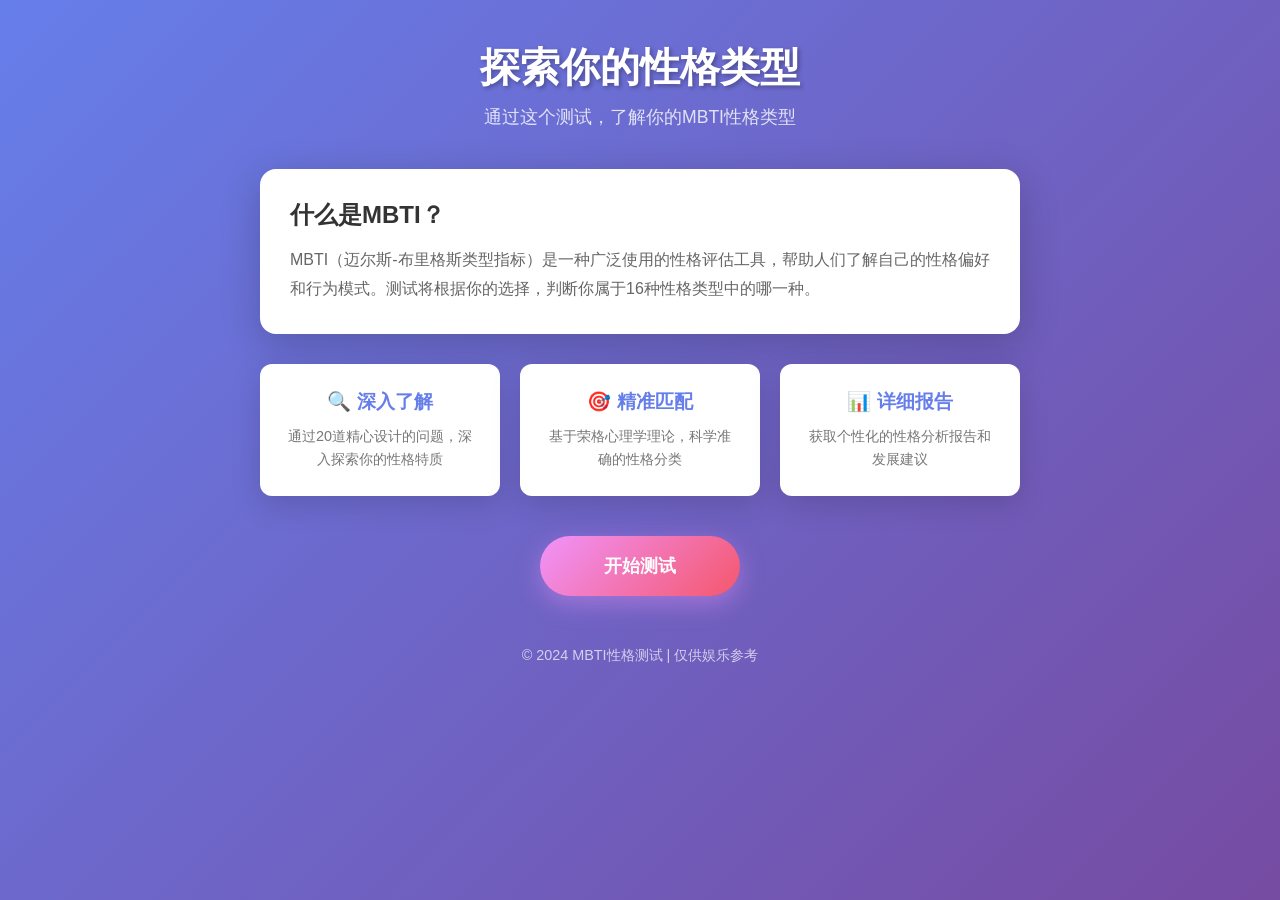
==== index.html @ 4c0a16e0 "上传MBTI测试网站" ====
<!DOCTYPE html>
<html lang="zh-CN">
<head>
    <meta charset="UTF-8">
    <meta name="viewport" content="width=device-width, initial-scale=1.0">
    <title>MBTI性格测试</title>
    <link rel="stylesheet" href="styles.css">
</head>
<body>
    <div class="container">
        <header>
            <h1>探索你的性格类型</h1>
            <p>通过这个测试，了解你的MBTI性格类型</p>
        </header>
        
        <main>
            <section class="intro">
                <h2>什么是MBTI？</h2>
                <p>MBTI（迈尔斯-布里格斯类型指标）是一种广泛使用的性格评估工具，帮助人们了解自己的性格偏好和行为模式。测试将根据你的选择，判断你属于16种性格类型中的哪一种。</p>
            </section>
            
            <section class="features">
                <div class="feature-card">
                    <h3>🔍 深入了解</h3>
                    <p>通过20道精心设计的问题，深入探索你的性格特质</p>
                </div>
                <div class="feature-card">
                    <h3>🎯 精准匹配</h3>
                    <p>基于荣格心理学理论，科学准确的性格分类</p>
                </div>
                <div class="feature-card">
                    <h3>📊 详细报告</h3>
                    <p>获取个性化的性格分析报告和发展建议</p>
                </div>
            </section>
            
            <button class="start-btn" onclick="startTest()">开始测试</button>
        </main>
        
        <footer>
            <p>© 2024 MBTI性格测试 | 仅供娱乐参考</p>
        </footer>
    </div>
    
    <script src="script.js"></script>
</body>
</html>
---- styles.css ----
* {
    margin: 0;
    padding: 0;
    box-sizing: border-box;
}

body {
    font-family: 'Segoe UI', Tahoma, Geneva, Verdana, sans-serif;
    background: linear-gradient(135deg, #667eea 0%, #764ba2 100%);
    min-height: 100vh;
}

.container {
    max-width: 800px;
    margin: 0 auto;
    padding: 40px 20px;
}

header {
    text-align: center;
    margin-bottom: 40px;
}

header h1 {
    color: white;
    font-size: 2.5rem;
    margin-bottom: 10px;
    text-shadow: 2px 2px 4px rgba(0,0,0,0.3);
}

header p {
    color: rgba(255,255,255,0.8);
    font-size: 1.1rem;
}

.intro {
    background: white;
    border-radius: 16px;
    padding: 30px;
    margin-bottom: 30px;
    box-shadow: 0 10px 40px rgba(0,0,0,0.2);
}

.intro h2 {
    color: #333;
    margin-bottom: 15px;
    font-size: 1.5rem;
}

.intro p {
    color: #666;
    line-height: 1.8;
    font-size: 1rem;
}

.features {
    display: grid;
    grid-template-columns: repeat(auto-fit, minmax(200px, 1fr));
    gap: 20px;
    margin-bottom: 40px;
}

.feature-card {
    background: white;
    border-radius: 12px;
    padding: 25px;
    text-align: center;
    box-shadow: 0 8px 30px rgba(0,0,0,0.15);
    transition: transform 0.3s ease, box-shadow 0.3s ease;
}

.feature-card:hover {
    transform: translateY(-5px);
    box-shadow: 0 12px 40px rgba(0,0,0,0.2);
}

.feature-card h3 {
    color: #667eea;
    margin-bottom: 10px;
    font-size: 1.2rem;
}

.feature-card p {
    color: #777;
    font-size: 0.9rem;
    line-height: 1.6;
}

.start-btn, .restart-btn {
    display: block;
    width: 200px;
    margin: 0 auto;
    padding: 18px 40px;
    font-size: 1.1rem;
    font-weight: bold;
    color: white;
    background: linear-gradient(135deg, #f093fb 0%, #f5576c 100%);
    border: none;
    border-radius: 50px;
    cursor: pointer;
    transition: transform 0.3s ease, box-shadow 0.3s ease;
    box-shadow: 0 8px 25px rgba(240, 147, 251, 0.4);
}

.start-btn:hover, .restart-btn:hover {
    transform: translateY(-3px);
    box-shadow: 0 12px 35px rgba(240, 147, 251, 0.5);
}

footer {
    text-align: center;
    margin-top: 50px;
    color: rgba(255,255,255,0.7);
    font-size: 0.9rem;
}

.test-container {
    padding: 30px 20px;
}

.test-container header {
    margin-bottom: 30px;
}

.progress-bar {
    width: 100%;
    height: 8px;
    background: rgba(255,255,255,0.3);
    border-radius: 4px;
    margin-bottom: 10px;
    overflow: hidden;
}

.progress {
    height: 100%;
    background: linear-gradient(90deg, #f093fb, #f5576c);
    border-radius: 4px;
    transition: width 0.3s ease;
}

#progress-text {
    color: white;
    font-weight: bold;
}

.question-card {
    background: white;
    border-radius: 16px;
    padding: 35px;
    box-shadow: 0 10px 40px rgba(0,0,0,0.2);
    margin-bottom: 30px;
}

#question-text {
    color: #333;
    font-size: 1.3rem;
    margin-bottom: 30px;
    line-height: 1.6;
}

.options {
    display: grid;
    grid-template-columns: repeat(2, 1fr);
    gap: 15px;
}

.option-btn {
    padding: 20px;
    font-size: 1rem;
    color: #555;
    background: #f8f9fa;
    border: 2px solid #e9ecef;
    border-radius: 12px;
    cursor: pointer;
    transition: all 0.3s ease;
    text-align: left;
}

.option-btn:hover {
    background: #e9ecef;
    border-color: #667eea;
}

.option-btn.selected {
    background: linear-gradient(135deg, #667eea 0%, #764ba2 100%);
    border-color: #667eea;
    color: white;
}

.navigation {
    display: flex;
    justify-content: center;
    gap: 20px;
}

.nav-btn {
    padding: 15px 40px;
    font-size: 1rem;
    font-weight: bold;
    color: white;
    background: rgba(255,255,255,0.2);
    border: 2px solid rgba(255,255,255,0.3);
    border-radius: 50px;
    cursor: pointer;
    transition: all 0.3s ease;
}

.nav-btn:hover:not(:disabled) {
    background: rgba(255,255,255,0.3);
    border-color: white;
}

.nav-btn:disabled {
    opacity: 0.5;
    cursor: not-allowed;
}

.result-container {
    padding: 30px 20px;
}

.result-card {
    background: white;
    border-radius: 20px;
    padding: 40px;
    box-shadow: 0 15px 50px rgba(0,0,0,0.2);
    text-align: center;
}

.type-badge {
    display: inline-block;
    padding: 12px 30px;
    font-size: 1.8rem;
    font-weight: bold;
    color: white;
    background: linear-gradient(135deg, #667eea 0%, #764ba2 100%);
    border-radius: 50px;
    margin-bottom: 20px;
    letter-spacing: 3px;
}

#type-name {
    color: #333;
    font-size: 1.8rem;
    margin-bottom: 15px;
}

#type-description {
    color: #666;
    font-size: 1.1rem;
    line-height: 1.8;
    margin-bottom: 30px;
}

.traits, .strengths, .careers {
    margin-bottom: 30px;
    text-align: left;
}

.traits h3, .strengths h3, .careers h3 {
    color: #333;
    font-size: 1.2rem;
    margin-bottom: 15px;
    padding-bottom: 10px;
    border-bottom: 2px solid #f0f0f0;
}

.trait-list {
    display: flex;
    flex-wrap: wrap;
    gap: 10px;
}

.trait {
    padding: 8px 20px;
    background: linear-gradient(135deg, #f093fb 0%, #f5576c 100%);
    color: white;
    border-radius: 25px;
    font-size: 0.9rem;
}

.strengths ul, .careers ul {
    list-style: none;
    padding-left: 0;
}

.strengths li, .careers li {
    padding: 10px 0;
    color: #555;
    font-size: 1rem;
    padding-left: 25px;
    position: relative;
}

.strengths li::before, .careers li::before {
    content: '✓';
    position: absolute;
    left: 0;
    color: #667eea;
    font-weight: bold;
}

.restart-btn {
    margin-top: 30px;
}

@media (max-width: 600px) {
    .options {
        grid-template-columns: 1fr;
    }
    
    .features {
        grid-template-columns: 1fr;
    }
    
    header h1 {
        font-size: 1.8rem;
    }
    
    .question-card {
        padding: 25px 20px;
    }
    
    #question-text {
        font-size: 1.1rem;
    }
}
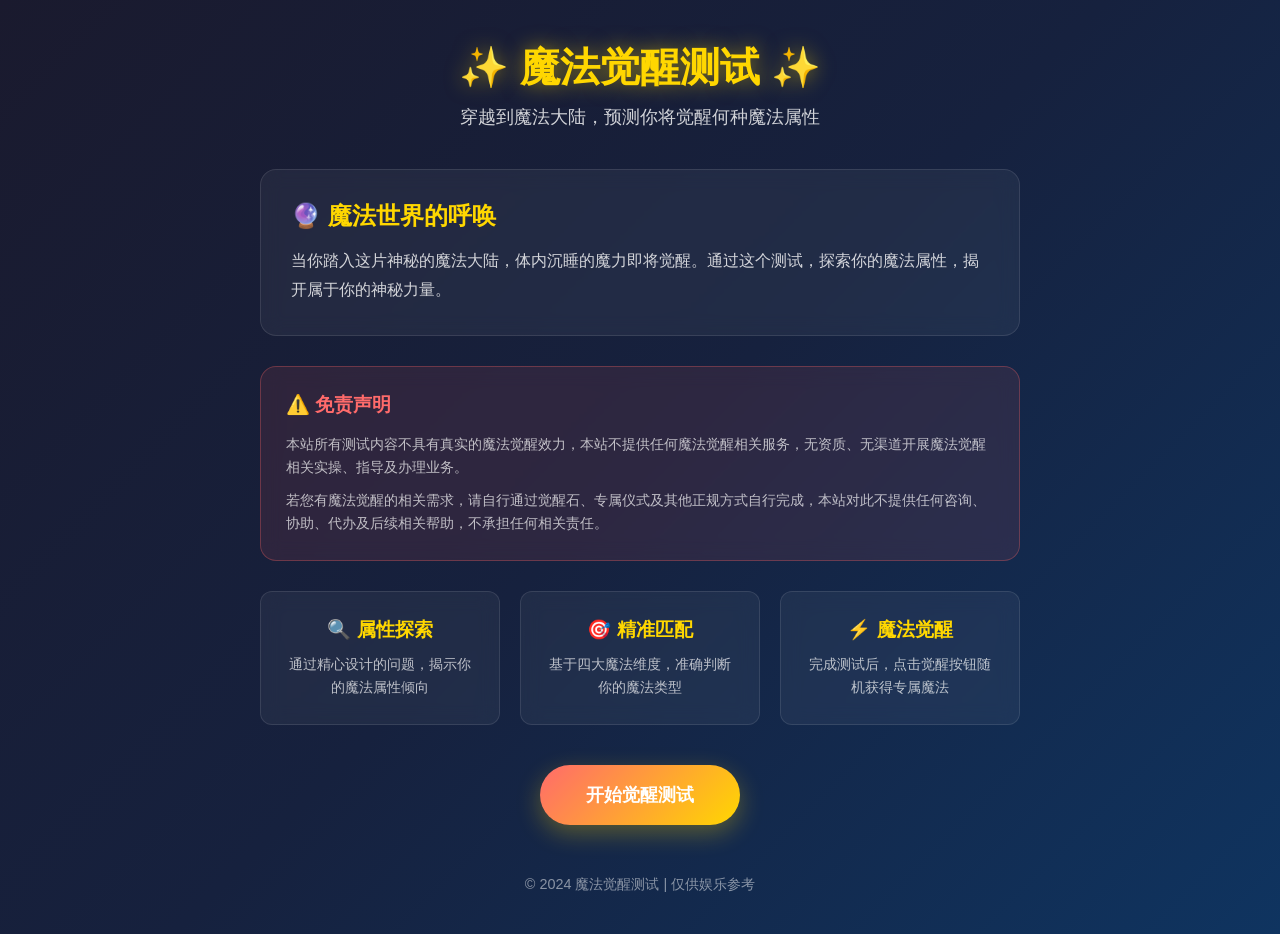
==== commit 6c918786: "更新：修改了首页按钮样式，修复了result.js的逻辑bug" ====
--- a/index.html
+++ b/index.html
@@ -3,42 +3,48 @@
 <head>
     <meta charset="UTF-8">
     <meta name="viewport" content="width=device-width, initial-scale=1.0">
-    <title>MBTI性格测试</title>
+    <title>魔法觉醒测试</title>
     <link rel="stylesheet" href="styles.css">
 </head>
 <body>
     <div class="container">
         <header>
-            <h1>探索你的性格类型</h1>
-            <p>通过这个测试，了解你的MBTI性格类型</p>
+            <h1>✨ 魔法觉醒测试 ✨</h1>
+            <p>穿越到魔法大陆，预测你将觉醒何种魔法属性</p>
         </header>
         
         <main>
             <section class="intro">
-                <h2>什么是MBTI？</h2>
-                <p>MBTI（迈尔斯-布里格斯类型指标）是一种广泛使用的性格评估工具，帮助人们了解自己的性格偏好和行为模式。测试将根据你的选择，判断你属于16种性格类型中的哪一种。</p>
+                <h2>🔮 魔法世界的呼唤</h2>
+                <p>当你踏入这片神秘的魔法大陆，体内沉睡的魔力即将觉醒。通过这个测试，探索你的魔法属性，揭开属于你的神秘力量。</p>
+            </section>
+            
+            <section class="disclaimer">
+                <h3>⚠️ 免责声明</h3>
+                <p>本站所有测试内容不具有真实的魔法觉醒效力，本站不提供任何魔法觉醒相关服务，无资质、无渠道开展魔法觉醒相关实操、指导及办理业务。</p>
+                <p>若您有魔法觉醒的相关需求，请自行通过觉醒石、专属仪式及其他正规方式自行完成，本站对此不提供任何咨询、协助、代办及后续相关帮助，不承担任何相关责任。</p>
             </section>
             
             <section class="features">
                 <div class="feature-card">
-                    <h3>🔍 深入了解</h3>
-                    <p>通过20道精心设计的问题，深入探索你的性格特质</p>
+                    <h3>🔍 属性探索</h3>
+                    <p>通过精心设计的问题，揭示你的魔法属性倾向</p>
                 </div>
                 <div class="feature-card">
                     <h3>🎯 精准匹配</h3>
-                    <p>基于荣格心理学理论，科学准确的性格分类</p>
+                    <p>基于四大魔法维度，准确判断你的魔法类型</p>
                 </div>
                 <div class="feature-card">
-                    <h3>📊 详细报告</h3>
-                    <p>获取个性化的性格分析报告和发展建议</p>
+                    <h3>⚡ 魔法觉醒</h3>
+                    <p>完成测试后，点击觉醒按钮随机获得专属魔法</p>
                 </div>
             </section>
             
-            <button class="start-btn" onclick="startTest()">开始测试</button>
+            <button class="start-btn" onclick="startTest()">开始觉醒测试</button>
         </main>
         
         <footer>
-            <p>© 2024 MBTI性格测试 | 仅供娱乐参考</p>
+            <p>© 2024 魔法觉醒测试 | 仅供娱乐参考</p>
         </footer>
     </div>
     
--- a/styles.css
+++ b/styles.css
@@ -6,7 +6,7 @@
 
 body {
     font-family: 'Segoe UI', Tahoma, Geneva, Verdana, sans-serif;
-    background: linear-gradient(135deg, #667eea 0%, #764ba2 100%);
+    background: linear-gradient(135deg, #1a1a2e 0%, #16213e 50%, #0f3460 100%);
     min-height: 100vh;
 }
 
@@ -22,10 +22,10 @@
 }
 
 header h1 {
-    color: white;
+    color: #ffd700;
     font-size: 2.5rem;
     margin-bottom: 10px;
-    text-shadow: 2px 2px 4px rgba(0,0,0,0.3);
+    text-shadow: 0 0 20px rgba(255, 215, 0, 0.5);
 }
 
 header p {
@@ -34,23 +34,50 @@
 }
 
 .intro {
-    background: white;
+    background: rgba(255, 255, 255, 0.05);
+    backdrop-filter: blur(10px);
     border-radius: 16px;
     padding: 30px;
     margin-bottom: 30px;
-    box-shadow: 0 10px 40px rgba(0,0,0,0.2);
+    border: 1px solid rgba(255, 255, 255, 0.1);
 }
 
 .intro h2 {
-    color: #333;
+    color: #ffd700;
     margin-bottom: 15px;
     font-size: 1.5rem;
 }
 
 .intro p {
-    color: #666;
+    color: rgba(255, 255, 255, 0.8);
     line-height: 1.8;
     font-size: 1rem;
+}
+
+.disclaimer {
+    background: rgba(255, 100, 100, 0.1);
+    backdrop-filter: blur(10px);
+    border-radius: 16px;
+    padding: 25px;
+    margin-bottom: 30px;
+    border: 1px solid rgba(255, 100, 100, 0.3);
+}
+
+.disclaimer h3 {
+    color: #ff6b6b;
+    margin-bottom: 15px;
+    font-size: 1.2rem;
+}
+
+.disclaimer p {
+    color: rgba(255, 255, 255, 0.7);
+    line-height: 1.6;
+    font-size: 0.9rem;
+    margin-bottom: 10px;
+}
+
+.disclaimer p:last-child {
+    margin-bottom: 0;
 }
 
 .features {
@@ -61,32 +88,33 @@
 }
 
 .feature-card {
-    background: white;
+    background: rgba(255, 255, 255, 0.05);
+    backdrop-filter: blur(10px);
     border-radius: 12px;
     padding: 25px;
     text-align: center;
-    box-shadow: 0 8px 30px rgba(0,0,0,0.15);
-    transition: transform 0.3s ease, box-shadow 0.3s ease;
+    border: 1px solid rgba(255, 255, 255, 0.1);
+    transition: transform 0.3s ease, border-color 0.3s ease;
 }
 
 .feature-card:hover {
     transform: translateY(-5px);
-    box-shadow: 0 12px 40px rgba(0,0,0,0.2);
+    border-color: rgba(255, 215, 0, 0.5);
 }
 
 .feature-card h3 {
-    color: #667eea;
+    color: #ffd700;
     margin-bottom: 10px;
     font-size: 1.2rem;
 }
 
 .feature-card p {
-    color: #777;
+    color: rgba(255, 255, 255, 0.7);
     font-size: 0.9rem;
     line-height: 1.6;
 }
 
-.start-btn, .restart-btn {
+.start-btn, .restart-btn, .awaken-btn {
     display: block;
     width: 200px;
     margin: 0 auto;
@@ -94,23 +122,33 @@
     font-size: 1.1rem;
     font-weight: bold;
     color: white;
-    background: linear-gradient(135deg, #f093fb 0%, #f5576c 100%);
+    background: linear-gradient(135deg, #ff6b6b 0%, #ffd700 100%);
     border: none;
     border-radius: 50px;
     cursor: pointer;
     transition: transform 0.3s ease, box-shadow 0.3s ease;
-    box-shadow: 0 8px 25px rgba(240, 147, 251, 0.4);
-}
-
-.start-btn:hover, .restart-btn:hover {
+    box-shadow: 0 8px 25px rgba(255, 215, 0, 0.3);
+}
+
+.start-btn:hover, .restart-btn:hover, .awaken-btn:hover {
     transform: translateY(-3px);
-    box-shadow: 0 12px 35px rgba(240, 147, 251, 0.5);
+    box-shadow: 0 12px 35px rgba(255, 215, 0, 0.5);
+}
+
+.awaken-btn {
+    margin-bottom: 20px;
+    background: linear-gradient(135deg, #9b59b6 0%, #3498db 100%);
+    box-shadow: 0 8px 25px rgba(155, 89, 182, 0.3);
+}
+
+.awaken-btn:hover {
+    box-shadow: 0 12px 35px rgba(155, 89, 182, 0.5);
 }
 
 footer {
     text-align: center;
     margin-top: 50px;
-    color: rgba(255,255,255,0.7);
+    color: rgba(255,255,255,0.5);
     font-size: 0.9rem;
 }
 
@@ -125,7 +163,7 @@
 .progress-bar {
     width: 100%;
     height: 8px;
-    background: rgba(255,255,255,0.3);
+    background: rgba(255,255,255,0.1);
     border-radius: 4px;
     margin-bottom: 10px;
     overflow: hidden;
@@ -133,7 +171,7 @@
 
 .progress {
     height: 100%;
-    background: linear-gradient(90deg, #f093fb, #f5576c);
+    background: linear-gradient(90deg, #ffd700, #ff6b6b);
     border-radius: 4px;
     transition: width 0.3s ease;
 }
@@ -144,15 +182,16 @@
 }
 
 .question-card {
-    background: white;
+    background: rgba(255, 255, 255, 0.05);
+    backdrop-filter: blur(10px);
     border-radius: 16px;
     padding: 35px;
-    box-shadow: 0 10px 40px rgba(0,0,0,0.2);
+    border: 1px solid rgba(255, 255, 255, 0.1);
     margin-bottom: 30px;
 }
 
 #question-text {
-    color: #333;
+    color: white;
     font-size: 1.3rem;
     margin-bottom: 30px;
     line-height: 1.6;
@@ -167,24 +206,29 @@
 .option-btn {
     padding: 20px;
     font-size: 1rem;
-    color: #555;
-    background: #f8f9fa;
-    border: 2px solid #e9ecef;
+    color: rgba(255, 255, 255, 0.9);
+    background: rgba(255, 255, 255, 0.05);
+    border: 2px solid rgba(255, 255, 255, 0.1);
     border-radius: 12px;
     cursor: pointer;
     transition: all 0.3s ease;
     text-align: left;
 }
 
-.option-btn:hover {
-    background: #e9ecef;
-    border-color: #667eea;
+.option-btn:hover:not(.disabled) {
+    background: rgba(255, 215, 0, 0.1);
+    border-color: #ffd700;
 }
 
 .option-btn.selected {
-    background: linear-gradient(135deg, #667eea 0%, #764ba2 100%);
-    border-color: #667eea;
-    color: white;
+    background: linear-gradient(135deg, #ffd700 0%, #ff6b6b 100%);
+    border-color: #ffd700;
+    color: #1a1a2e;
+}
+
+.option-btn.disabled {
+    opacity: 0.3;
+    cursor: not-allowed;
 }
 
 .navigation {
@@ -198,16 +242,16 @@
     font-size: 1rem;
     font-weight: bold;
     color: white;
-    background: rgba(255,255,255,0.2);
-    border: 2px solid rgba(255,255,255,0.3);
+    background: rgba(255,255,255,0.1);
+    border: 2px solid rgba(255,255,255,0.2);
     border-radius: 50px;
     cursor: pointer;
     transition: all 0.3s ease;
 }
 
 .nav-btn:hover:not(:disabled) {
-    background: rgba(255,255,255,0.3);
-    border-color: white;
+    background: rgba(255,255,255,0.2);
+    border-color: #ffd700;
 }
 
 .nav-btn:disabled {
@@ -220,10 +264,11 @@
 }
 
 .result-card {
-    background: white;
+    background: rgba(255, 255, 255, 0.05);
+    backdrop-filter: blur(10px);
     border-radius: 20px;
     padding: 40px;
-    box-shadow: 0 15px 50px rgba(0,0,0,0.2);
+    border: 1px solid rgba(255, 255, 255, 0.1);
     text-align: center;
 }
 
@@ -232,76 +277,137 @@
     padding: 12px 30px;
     font-size: 1.8rem;
     font-weight: bold;
-    color: white;
-    background: linear-gradient(135deg, #667eea 0%, #764ba2 100%);
+    color: #1a1a2e;
+    background: linear-gradient(135deg, #ffd700 0%, #ff6b6b 100%);
     border-radius: 50px;
     margin-bottom: 20px;
     letter-spacing: 3px;
 }
 
 #type-name {
-    color: #333;
+    color: #ffd700;
     font-size: 1.8rem;
     margin-bottom: 15px;
 }
 
 #type-description {
-    color: #666;
+    color: rgba(255, 255, 255, 0.8);
     font-size: 1.1rem;
     line-height: 1.8;
     margin-bottom: 30px;
 }
 
-.traits, .strengths, .careers {
-    margin-bottom: 30px;
-    text-align: left;
-}
-
-.traits h3, .strengths h3, .careers h3 {
-    color: #333;
+.traits {
+    margin-bottom: 30px;
+    text-align: center;
+}
+
+.traits h3 {
+    color: rgba(255, 255, 255, 0.9);
     font-size: 1.2rem;
     margin-bottom: 15px;
     padding-bottom: 10px;
-    border-bottom: 2px solid #f0f0f0;
+    border-bottom: 2px solid rgba(255, 255, 255, 0.1);
 }
 
 .trait-list {
     display: flex;
     flex-wrap: wrap;
     gap: 10px;
+    justify-content: center;
 }
 
 .trait {
     padding: 8px 20px;
-    background: linear-gradient(135deg, #f093fb 0%, #f5576c 100%);
+    background: linear-gradient(135deg, #9b59b6 0%, #3498db 100%);
     color: white;
     border-radius: 25px;
     font-size: 0.9rem;
 }
 
-.strengths ul, .careers ul {
-    list-style: none;
-    padding-left: 0;
-}
-
-.strengths li, .careers li {
-    padding: 10px 0;
-    color: #555;
-    font-size: 1rem;
-    padding-left: 25px;
-    position: relative;
-}
-
-.strengths li::before, .careers li::before {
-    content: '✓';
-    position: absolute;
-    left: 0;
-    color: #667eea;
-    font-weight: bold;
-}
-
 .restart-btn {
     margin-top: 30px;
+}
+
+.awakening-modal {
+    position: fixed;
+    top: 0;
+    left: 0;
+    width: 100%;
+    height: 100%;
+    background: rgba(0, 0, 0, 0.8);
+    display: flex;
+    justify-content: center;
+    align-items: center;
+    z-index: 1000;
+    animation: fadeIn 0.3s ease;
+}
+
+@keyframes fadeIn {
+    from { opacity: 0; }
+    to { opacity: 1; }
+}
+
+.modal-content {
+    background: linear-gradient(135deg, #1a1a2e 0%, #16213e 100%);
+    border-radius: 20px;
+    padding: 40px;
+    text-align: center;
+    border: 2px solid #ffd700;
+    box-shadow: 0 0 50px rgba(255, 215, 0, 0.3);
+    animation: scaleIn 0.3s ease;
+}
+
+@keyframes scaleIn {
+    from { transform: scale(0.8); opacity: 0; }
+    to { transform: scale(1); opacity: 1; }
+}
+
+.modal-content .sparkles {
+    font-size: 4rem;
+    margin-bottom: 20px;
+    animation: sparkle 1s ease-in-out infinite;
+}
+
+@keyframes sparkle {
+    0%, 100% { transform: scale(1); }
+    50% { transform: scale(1.2); }
+}
+
+.modal-content h2 {
+    color: #ffd700;
+    font-size: 2rem;
+    margin-bottom: 10px;
+}
+
+.modal-content p {
+    color: rgba(255, 255, 255, 0.8);
+    font-size: 1.1rem;
+    margin-bottom: 20px;
+}
+
+.spell-name {
+    font-size: 2.5rem;
+    font-weight: bold;
+    color: #ffd700;
+    text-shadow: 0 0 20px rgba(255, 215, 0, 0.5);
+    margin-bottom: 30px;
+}
+
+.modal-content button {
+    padding: 15px 40px;
+    font-size: 1.1rem;
+    font-weight: bold;
+    color: #1a1a2e;
+    background: linear-gradient(135deg, #ffd700 0%, #ff6b6b 100%);
+    border: none;
+    border-radius: 50px;
+    cursor: pointer;
+    transition: transform 0.3s ease;
+}
+
+.modal-content button:hover {
+    transform: translateY(-3px);
 }
 
 @media (max-width: 600px) {
@@ -324,4 +430,13 @@
     #question-text {
         font-size: 1.1rem;
     }
+    
+    .modal-content {
+        padding: 30px 20px;
+        margin: 0 20px;
+    }
+    
+    .spell-name {
+        font-size: 1.8rem;
+    }
 }
